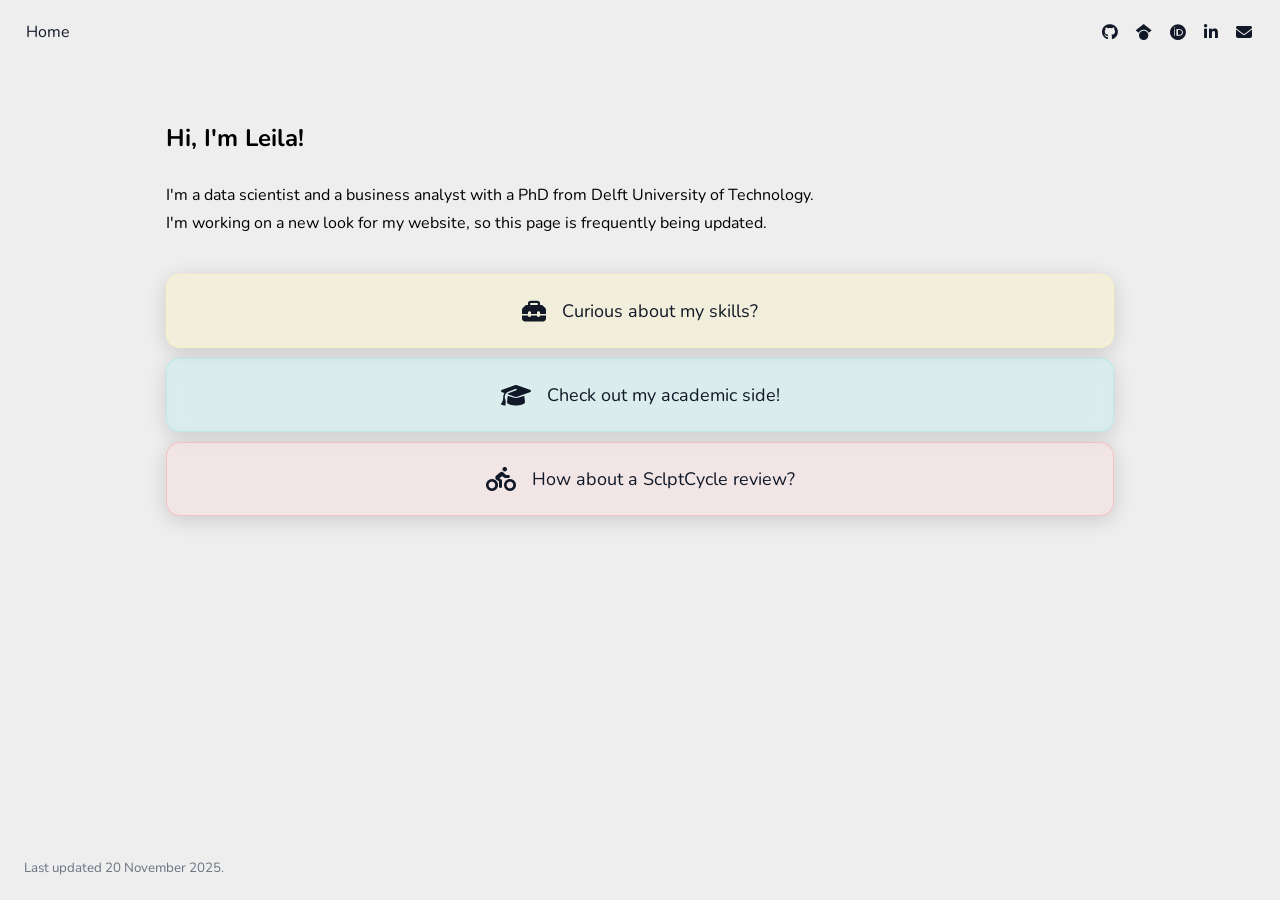
==== index.html @ 234f53c5 "added sclptcycle page with form" ====
<!DOCTYPE html>
<html lang="en">
<head>
    <meta charset="utf-8" />
    <meta name="viewport" content="width=device-width, initial-scale=1" />
    <title>Leila Gharavi — Home</title>

    <link rel="stylesheet" href="/css/base.css">
    <link rel="stylesheet" href="/css/layout.css">
    <link rel="stylesheet" href="/css/components.css">
    <link rel="stylesheet" href="/css/responsive.css">

    <script defer src="/js/include.js"></script>

    <link rel="stylesheet" href="https://cdnjs.cloudflare.com/ajax/libs/font-awesome/6.7.2/css/all.min.css"/>
    <link href="https://fonts.googleapis.com/css2?family=Nunito:wght@300;400;600;700&display=swap" rel="stylesheet">
</head>

<body>

<div id="navbar"></div>

<main class="container">

<section class="greetings">
    <div class="greeting-text">
        <h1>Hi, I'm Leila!</h1>
        <gap></gap>
        <p>
            I'm a data scientist and a business analyst 
            with a PhD from Delft University of Technology. 
        </p>
        <p>
			I'm working on a new look for my website, 
			so this page is frequently being updated.
        </p>

        <gap></gap>
        <div class="cta">
            <a class="glass-btn glass-yellow" href="skills.html"><i class="fa-solid fa-toolbox"></i><span>Curious about my skills?</span></a>
            <a class="glass-btn glass-teal" href="academia.html"><i class="fa-solid fa-graduation-cap"></i><span>Check out my academic side!</span></a>
            <a class="glass-btn glass-red" href="sclptcycle.html"><i class="fa-solid fa-person-biking"></i><span>How about a SclptCycle review?</span></a>
        </div>
        
    </div>

</section>

</main>

<div id="footer"></div>

</body>
</html>
<!--
            -->
---- css/base.css ----
:root{
    --color-bg:#eee;
    --color-text:#111827;
    --color-accent:#CA1551;
    --color-muted:#6b7280;
    --max-width:1000px;
}
*{
    margin:2px;
    padding:2px 0;
    box-sizing:border-box;
    gap: 10px;
    text-decoration: none;
}
body{
    font-family:'Nunito',sans-serif;
    background:var(--color-bg);
    padding-top:72px;
}
section{
    scroll-margin-top:60px;
}
---- css/layout.css ----
.container{
    max-width:var(--max-width);
    margin:auto;
    padding:24px 20px;
}
.styled-list{
    margin-top:10px;
    padding-left:20px;
}
.styled-list li{
    margin-bottom:10px;
}
---- css/components.css ----
/* NAVBAR */
.navbar{
    height:60px;
    display:flex;
    align-items:center;
    justify-content:space-between;
    padding:0 20px;
    background: var(--color-bg);
    color: var(--color-text);
    position:fixed;
    top:0;
    left:0;
    right:0;
    z-index:1000;
}
/* the following stops weird inconsistent link colors */
.navbar a, 
.navbar a i {
    color: var(--text-color) !important;
} 
.brand{
    text-decoration:none;
    color:var(--color-text);
}
.nav-right{
    display:flex;
    gap:10px;
    color:var(--color-text);
    text-decoration:none;
}
.nav-link{
    color:var(--color-text);
    text-decoration:none;
    padding:6px 10px;
    border-radius:6px;
    font-weight:600;
}
.nav-link:hover{
    background:var(--color-bg);
}
.btn{
    display:inline-flex;
    align-items:center;
    padding:8px 12px;
    border:2px solid var(--color-accent);
    color:var(--color-accent);
    text-decoration:none;
    border-radius:8px;
    font-weight:700;
}
.btn:hover{
    background:var(--color-accent);
    color:var(--color-bg);}
.site-footer{
    position:fixed;
    text-align:left;
    padding:20px;
    margin-top:40px;
    bottom:0;
    left:0;
    width:100%;
    background:var(--color-bg);
    color:var(--color-muted);
    z-index: 900;
}
.placeholder-headshot{
    width:200px;
    height:200px;
    background:#eee;
    border-radius:12px;
    display:flex;
    align-items:center;
    justify-content:center;
    color:#999;
    font-weight:700;
}
/* BLOCK BUTTON */
.big-block-btn {
    display:flex;
    align-items:center;
    justify-content:center;
    gap:15px;
    width:100%;
    padding:10px;
    margin:10px 0;
    border-radius:10px;
    background-color:var(--color-accent);
    color:white;
    text-decoration:none;
    font-size:18px;
    font-weight:700;
    box-shadow:0 4px 8px rgba(0,0,0,0.1);
    transition: transform 0.15s ease, box-shadow 0.15s ease;
}
.big-block-btn:hover {
    transform: translateY(-2px);
    box-shadow: 0 6px 14px rgba(0,0,0,0.15);
    background-color: #b01246; /* slightly darker accent */
}
.big-block-btn i {
    font-size: 24px;
}
/* GLASS BUTTON */
.glass-btn {
    display:flex;
    align-items:center;
    justify-content:center;
    gap:12px;
    width:100%;
    padding:20px;
    border-radius: 14px;
    margin:10px 0;
    /* glass effect */
    background:rgba(255, 255, 255, 0.15);
    backdrop-filter:blur(10px);
    -webkit-backdrop-filter:blur(10px);
    border:1.5px solid rgba(255, 255, 255, 0.3);
    /* text & icon */
    color:var(--color-text);
    text-decoration: none;
    font-size:18px;
    font-weight:400;
    /* effects */
    box-shadow: 0 4px 20px rgba(0,0,0,0.15);
    position:relative;
    overflow:hidden;
    transition:transform 0.2s ease, box-shadow 0.2s ease, background 0.3s ease;
}
.glass-btn:hover {
    transform: translateY(-3px);
    box-shadow: 0 6px 28px rgba(0,0,0,0.25);
    background: rgba(255, 255, 255, 0.25);
}
.glass-btn i {
    font-size: 24px;
}
/* shiny highlight streak */
.glass-btn::after {
    content:"";
    position:absolute;
    top:-50%;
    left:-20%;
    width:40%;
    height:200%;
    /* angled white gradient streak */
    background:linear-gradient(
        120deg,
        rgba(255,255,255,0) 0%,
        rgba(255,255,255,0.6) 50%,
        rgba(255,255,255,0) 100%
    );
    transform:translateX(-150%) rotate(25deg);
    transition: transform 0.6s ease;
}
.glass-btn:hover::after {
    transform:translateX(300%) rotate(25deg);
}
/* Yellow tint (Academia) */
.glass-yellow {
    background:rgba(255, 245, 157, 0.22); /* light pastel yellow */
    border-color:rgba(255, 245, 157, 0.45);
}
.glass-yellow:hover {
    background:rgba(255, 245, 157, 0.32);
}
/* Red tint (SclptCycle) */
.glass-red{
    background:rgba(255, 200, 200, 0.22); /* soft pinkish red */
    border-color:rgba(255, 150, 150, 0.45);
}
.glass-red:hover{
    background:rgba(255, 200, 200, 0.32);
}
/* Teal tint (Skills maybe) */
.glass-teal{
    background:rgba(150, 230, 230, 0.22); /* soft aqua */
    border-color:rgba(150, 230, 230, 0.45);
}
.glass-teal:hover{
    background:rgba(150, 230, 230, 0.32);
}
/* NAVIGATION BUTTONS */
/* Buttons that link to sections within the academic page */
.section-nav {
    display:flex;
    flex-wrap:wrap;
    gap:10px;
    margin:16px 0 24px;
}
.section-link {
    display:inline-flex;
    align-items:center;
    gap:8px;
    padding:10px 14px;
    border-radius:9px;
    background:rgba(255, 255, 255, 0.7);
    color:var(--color-text);
    text-decoration:none;
    font-size:14px;
    font-weight:600;
    box-shadow:0 2px 6px rgba(0,0,0,0.08);
    transition:background 0.2s ease, transform 0.15s ease, box-shadow 0.2s ease;
}
.section-link i {
    font-size: 16px;
}
.section-link:hover {
    background:rgba(255, 255, 255, 0.95);
    transform:translateY(-1px);
    box-shadow:0 4px 10px rgba(0,0,0,0.12);
}
/* SCLPTCYCLE FORM */
.feedback-form {
    display: flex;
    flex-direction: column;
    gap: 16px;
    margin-top: 20px;
}

.feedback-form label {
    display: flex;
    flex-direction: column;
    font-weight: 600;
    color: var(--text);
}

.feedback-form input,
.feedback-form select,
.feedback-form textarea {
    margin-top: 6px;
    padding: 10px;
    border-radius: 8px;
    border: 1.5px solid #ddd;
    font-size: 15px;
    font-family: inherit;
    background: rgba(255,255,255,0.8);
}

.feedback-form textarea {
    min-height: 100px;
}

.feedback-form button {
    margin-top: 10px;
    align-self: flex-start;
}
---- css/responsive.css ----
@media(max-width:520px){
    .nav-link{display:none;}
    .placeholder-headshot{width:150px;height:150px;}
}
@media(min-width:700px){
    .greetings{
        display:flex;
        align-items:center;
        justify-content:space-between;
        gap:30px;
    }
    .greeting-text{flex:1;}
    .greeting-image{flex:0 0 240px;}
}
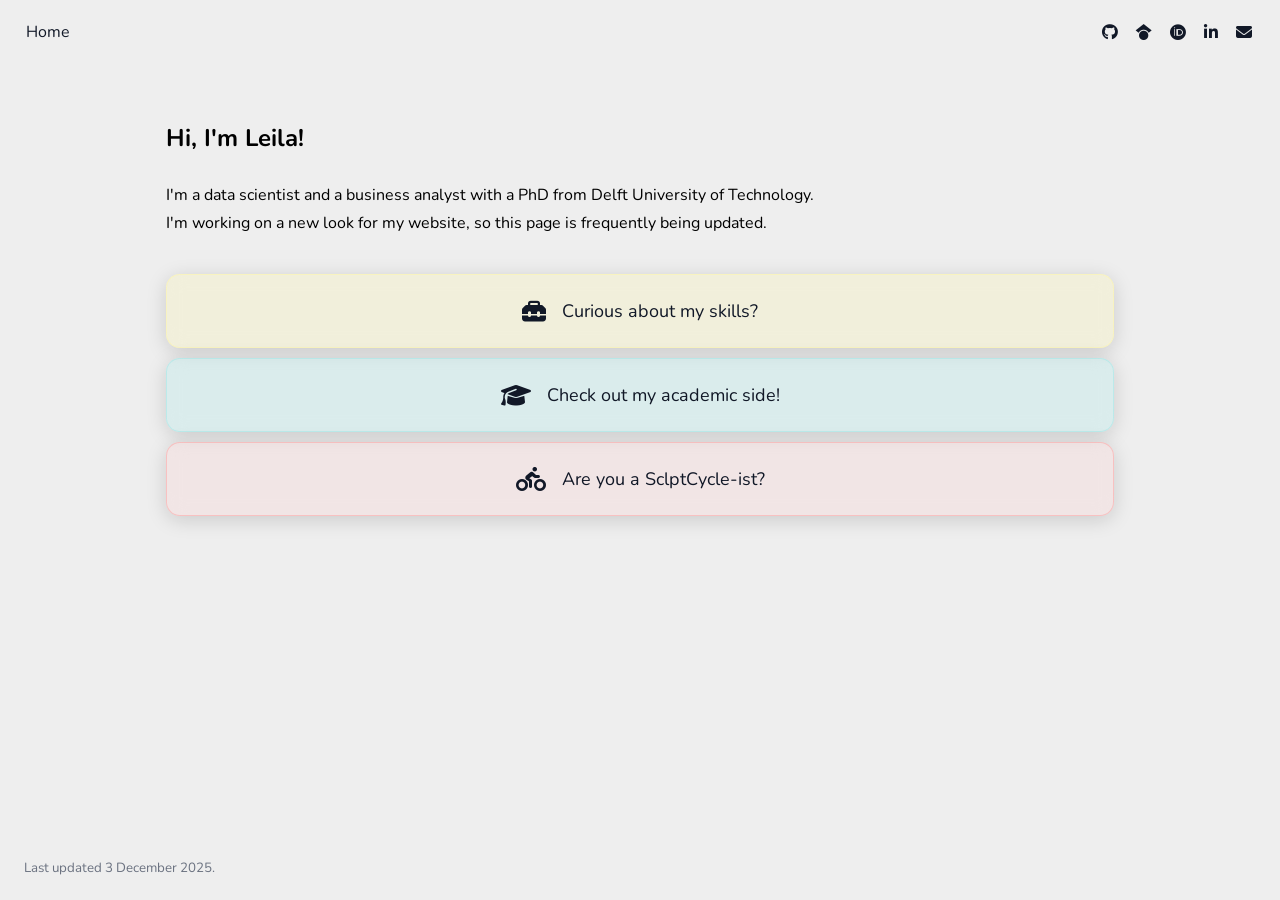
==== commit d5f44648: "improved sclptcycle info" ====
--- a/index.html
+++ b/index.html
@@ -39,7 +39,7 @@
         <div class="cta">
             <a class="glass-btn glass-yellow" href="skills.html"><i class="fa-solid fa-toolbox"></i><span>Curious about my skills?</span></a>
             <a class="glass-btn glass-teal" href="academia.html"><i class="fa-solid fa-graduation-cap"></i><span>Check out my academic side!</span></a>
-            <a class="glass-btn glass-red" href="sclptcycle.html"><i class="fa-solid fa-person-biking"></i><span>How about a SclptCycle review?</span></a>
+            <a class="glass-btn glass-red" href="sclptcycle.html"><i class="fa-solid fa-person-biking"></i><span>Are you a SclptCycle-ist?</span></a>
         </div>
         
     </div>
--- a/css/base.css
+++ b/css/base.css
@@ -9,8 +9,13 @@
     margin:2px;
     padding:2px 0;
     box-sizing:border-box;
+    text-decoration: none;
+}
+/* Only containers that need gap should have it */
+.greetings,
+.section-nav,
+.feedback-form {
     gap: 10px;
-    text-decoration: none;
 }
 body{
     font-family:'Nunito',sans-serif;
@@ -19,4 +24,4 @@
 }
 section{
     scroll-margin-top:60px;
-}+}
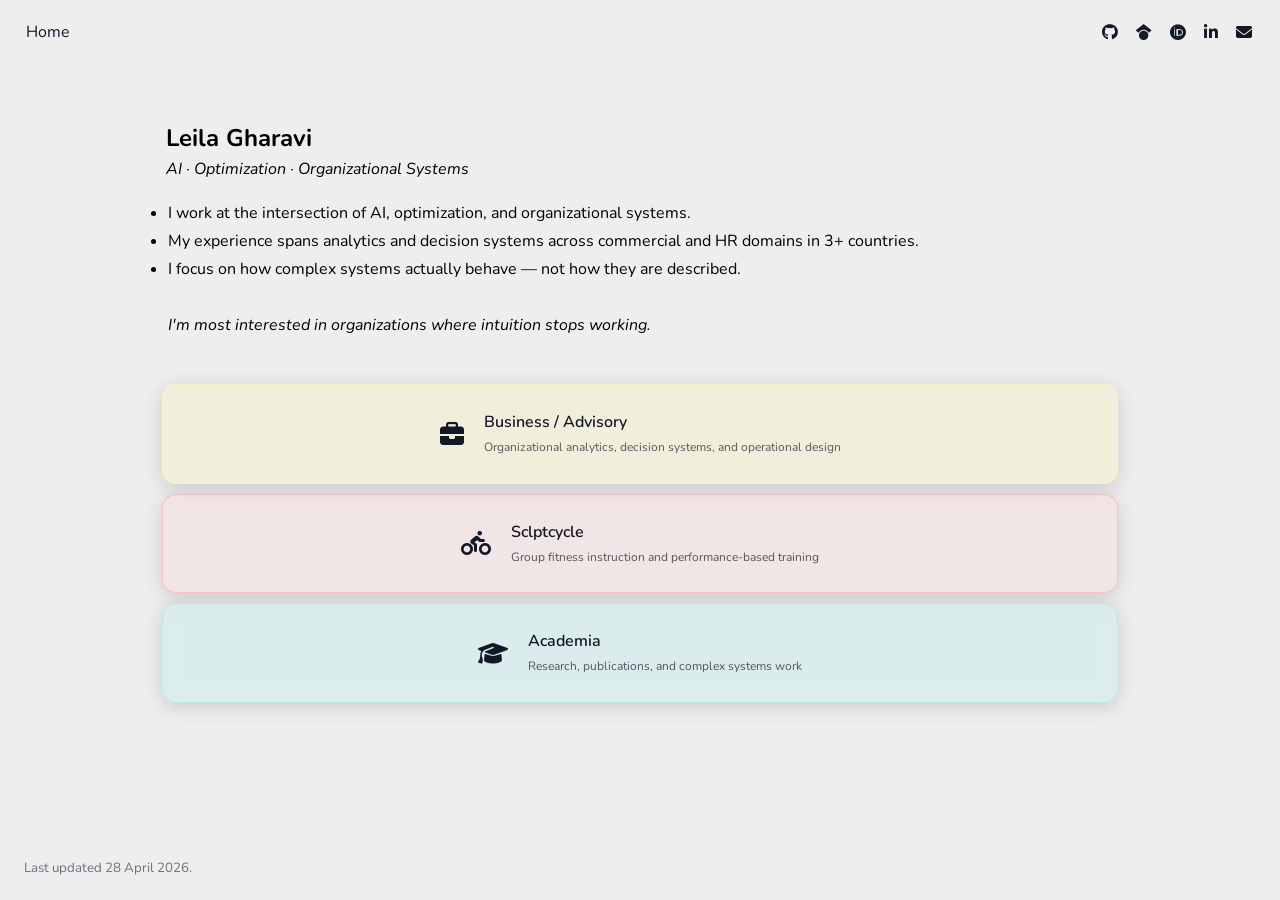
==== commit 1611d222: "updated AI system" ====
--- a/index.html
+++ b/index.html
@@ -24,27 +24,68 @@
 
 <section class="greetings">
     <div class="greeting-text">
-        <h1>Hi, I'm Leila!</h1>
+        <h1>Leila Gharavi</h1>
+        <em>AI · Optimization · Organizational Systems</em>
+    </div>
+</section>
+
+
+<section class="greetings">
+    <div class="greeting-text">
+        <ul>
+            <li>I work at the intersection of AI, optimization, and organizational systems.</li>
+            <li>My experience spans analytics and decision systems across commercial and HR domains in 3+ countries. </li>  
+            <li>I focus on how complex systems actually behave — not how they are described.</li>  
+        </ul>
         <gap></gap>
-        <p>
-            I'm a data scientist and a business analyst 
-            with a PhD from Delft University of Technology. 
-        </p>
-        <p>
-			I'm working on a new look for my website, 
-			so this page is frequently being updated.
-        </p>
+    <p><em>I'm most interested in organizations where intuition stops working.</em></p>
+    </div>
+    
+</section>
 
+
+    <gap></gap>
+        
         <gap></gap>
         <div class="cta">
-            <a class="glass-btn glass-yellow" href="skills.html"><i class="fa-solid fa-toolbox"></i><span>Curious about my skills?</span></a>
-            <a class="glass-btn glass-teal" href="academia.html"><i class="fa-solid fa-graduation-cap"></i><span>Check out my academic side!</span></a>
-            <a class="glass-btn glass-red" href="sclptcycle.html"><i class="fa-solid fa-person-biking"></i><span>Are you a SclptCycle-ist?</span></a>
+
+            <a class="glass-btn glass-yellow card-btn" href="skills.html">
+                <div class="btn-icon">
+                    <i class="fa-solid fa-briefcase"></i>
+                </div>
+
+                <div class="btn-text">
+                    <div class="btn-title">Business / Advisory</div>
+                    <div class="btn-subtitle">Organizational analytics, decision systems, and operational design</div>
+                </div>
+            </a>
+            
+            <a class="glass-btn glass-red card-btn" href="sclptcycle.html">
+                <div class="btn-icon">
+                    <i class="fa-solid fa-person-biking"></i>
+                </div>
+
+                <div class="btn-text">
+                    <div class="btn-title">Sclptcycle</div>
+                    <div class="btn-subtitle">Group fitness instruction and performance-based training</div>
+                </div>
+            </a>
+
+            <a class="glass-btn glass-teal card-btn" href="academia.html">
+                <div class="btn-icon">
+                    <i class="fa-solid fa-graduation-cap"></i>
+                </div>
+
+                <div class="btn-text">
+                    <div class="btn-title">Academia</div>
+                    <div class="btn-subtitle">Research, publications, and complex systems work</div>
+                </div>
+            </a>
         </div>
         
-    </div>
+    
 
-</section>
+
 
 </main>
 
--- a/css/components.css
+++ b/css/components.css
@@ -245,3 +245,30 @@
     align-self: flex-start;
 }
 
+.card-btn {
+  display: flex;
+  align-items: center;
+  gap: 12px;
+  text-decoration: none;
+}
+
+.btn-icon {
+  font-size: 20px;
+}
+
+.btn-text {
+  display: flex;
+  flex-direction: column;
+  line-height: 1.2;
+}
+
+.btn-title {
+  font-size: 16px;
+  font-weight: 600;
+}
+
+.btn-subtitle {
+  font-size: 12px;
+  opacity: 0.7;
+  margin-top: 2px;
+}
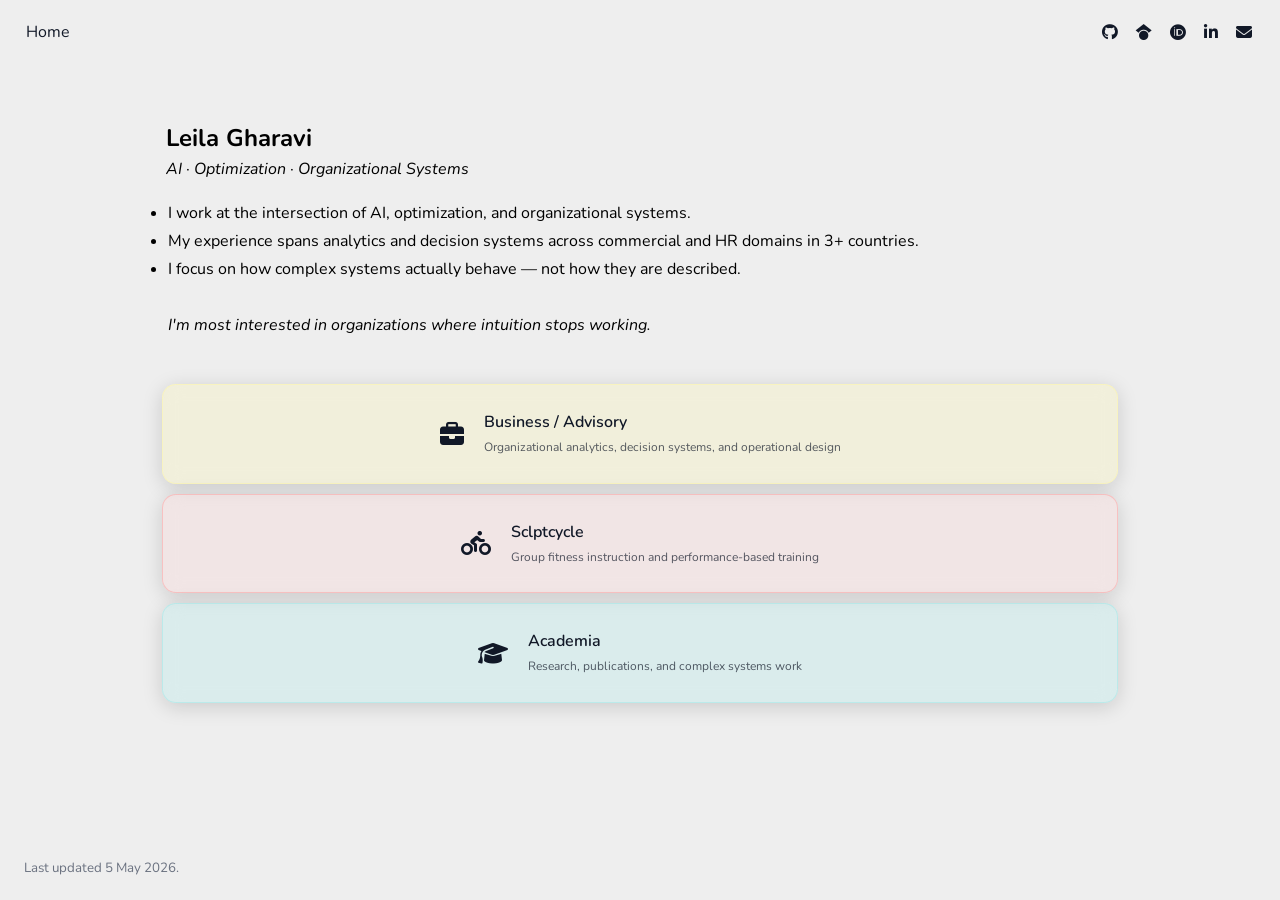
==== commit 50c903be: "removed skills page to fix cache issue" ====
--- a/index.html
+++ b/index.html
@@ -7,6 +7,7 @@
 
     <link rel="stylesheet" href="/css/base.css">
     <link rel="stylesheet" href="/css/layout.css">
+
     <link rel="stylesheet" href="/css/components.css">
     <link rel="stylesheet" href="/css/responsive.css">
 
@@ -49,7 +50,7 @@
         <gap></gap>
         <div class="cta">
 
-            <a class="glass-btn glass-yellow card-btn" href="skills.html">
+            <a class="glass-btn glass-yellow card-btn" href="business.html">
                 <div class="btn-icon">
                     <i class="fa-solid fa-briefcase"></i>
                 </div>
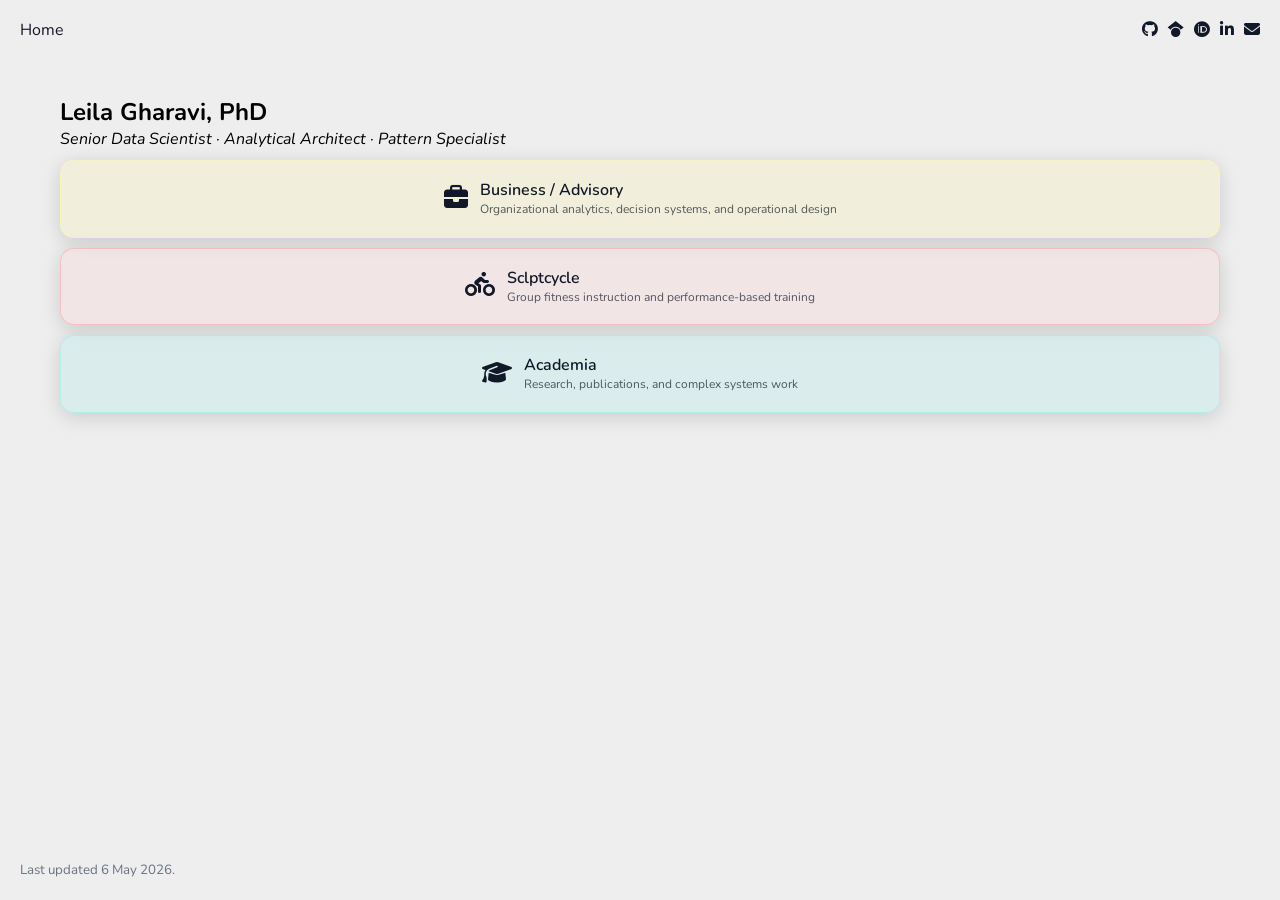
==== commit 742942b6: "update business page" ====
--- a/index.html
+++ b/index.html
@@ -25,24 +25,11 @@
 
 <section class="greetings">
     <div class="greeting-text">
-        <h1>Leila Gharavi</h1>
-        <em>AI · Optimization · Organizational Systems</em>
+        <h1>Leila Gharavi, PhD</h1>
+        <em>Senior Data Scientist · Analytical Architect · Pattern Specialist</em>
     </div>
 </section>
 
-
-<section class="greetings">
-    <div class="greeting-text">
-        <ul>
-            <li>I work at the intersection of AI, optimization, and organizational systems.</li>
-            <li>My experience spans analytics and decision systems across commercial and HR domains in 3+ countries. </li>  
-            <li>I focus on how complex systems actually behave — not how they are described.</li>  
-        </ul>
-        <gap></gap>
-    <p><em>I'm most interested in organizations where intuition stops working.</em></p>
-    </div>
-    
-</section>
 
 
     <gap></gap>
@@ -84,9 +71,6 @@
             </a>
         </div>
         
-    
-
-
 
 </main>
 
--- a/css/base.css
+++ b/css/base.css
@@ -3,11 +3,11 @@
     --color-text:#111827;
     --color-accent:#CA1551;
     --color-muted:#6b7280;
-    --max-width:1000px;
+    --max-width:1200px;
 }
 *{
-    margin:2px;
-    padding:2px 0;
+    margin:0;
+    padding:0;
     box-sizing:border-box;
     text-decoration: none;
 }
--- a/css/components.css
+++ b/css/components.css
@@ -272,3 +272,146 @@
   opacity: 0.7;
   margin-top: 2px;
 }
+
+/* IMPACT GRID SYSTEM */
+.impact-grid {
+    display: grid;
+    grid-template-columns: repeat(auto-fit, minmax(300px, 1fr));
+    gap: 20px;
+    margin: 20px 0;
+}
+
+.impact-card {
+    background: rgba(255, 255, 255, 0.6); /* Semi-transparent for that clean look */
+    border: 1px solid rgba(0, 0, 0, 0.05);
+    border-radius: 16px;
+    padding: 24px;
+    display: flex;
+    align-items: flex-start; /* Aligns icon to top of text */
+    gap: 20px;
+    transition: all 0.3s ease;
+}
+
+.impact-card:hover {
+    background: #fff;
+    transform: translateY(-5px);
+    box-shadow: 0 12px 30px rgba(0, 0, 0, 0.08);
+    border-color: var(--color-accent);
+}
+
+/* Icon Styling */
+.impact-icon {
+    flex-shrink: 0;
+    width: 28px;
+    height: 28px;
+    /*background: var(--color-accent);*/
+    color: var(--color-accent);
+    /*border-radius: 0px;*/
+    display: flex;
+    align-items: center;
+    justify-content: center;
+    font-size: 24px;
+    /*box-shadow: 0 4px 12px rgba(202, 21, 81, 0.2);*/
+}
+
+/* Text Content Styling */
+.impact-content {
+    display: flex;
+    flex-direction: column;
+    gap: 6px;
+}
+
+.impact-title {
+    font-size: 1.2rem;
+    font-weight: 800;
+    color: var(--color-text);
+    margin: 0;
+}
+
+.impact-desc {
+    font-size: 0.95rem;
+    line-height: 1.5;
+    color: var(--color-muted);
+    margin: 0;
+}
+
+/* Responsive adjustment for small screens */
+@media (max-width: 480px) {
+    .impact-card {
+        flex-direction: column; /* Stack icon on top of text for narrow phones */
+        align-items: center;
+        text-align: center;
+    }
+    .impact-icon {
+        margin-bottom: 20px;
+    }
+}
+
+.hero-section.no-photo {
+    display: flex;
+    align-items: center;
+    justify-content: space-between;
+    gap: 100px;
+    padding: 20px 0;
+}
+
+.hero-authority-card {
+    flex: 0 0 380px;
+    min-height: 200px;
+    background: #fff;
+    border-left: 5px solid var(--color-accent);
+    padding: 60px 40px;
+    box-shadow: 0 10px 30px rgba(0,0,0,0.05);
+    border-radius: 4px 16px 16px 4px;
+}
+
+.authority-badge {
+    display: flex;
+    align-items: center;
+    gap: 4px;
+    font-size: 1.4rem;
+    font-weight: 800;
+    color: var(--color-accent);
+    margin-bottom: 45px;
+    /*text-transform: uppercase;*/
+    letter-spacing: 1px;
+}
+
+.stat-line {
+    margin-bottom: 24px;
+    display: flex;
+    flex-direction: column;
+    font-size: smaller;
+}
+
+.stat-line strong {
+    font-size: 0.8rem;
+    text-transform: uppercase;
+    color: var(--color-muted);
+    letter-spacing: 1px;
+    margin-bottom: 5px;
+}
+
+.stat-line span {
+    font-size: 0.9rem;
+    font-weight: 600;
+    color: var(--color-text);
+    line-height: 1.1;
+    margin-top: 5px;
+}
+
+/* Responsive: Center everything for mobile */
+@media (max-width: 850px) {
+    .hero-section.no-photo {
+        flex-direction: column;
+        text-align: center;
+        padding: 40px 20px;
+    }
+    .hero-authority-card {
+        flex: 1;
+        width: 100%;
+        border-left: none;
+        border-top: 5px solid var(--color-accent);
+        border-radius: 16px;
+    }
+}
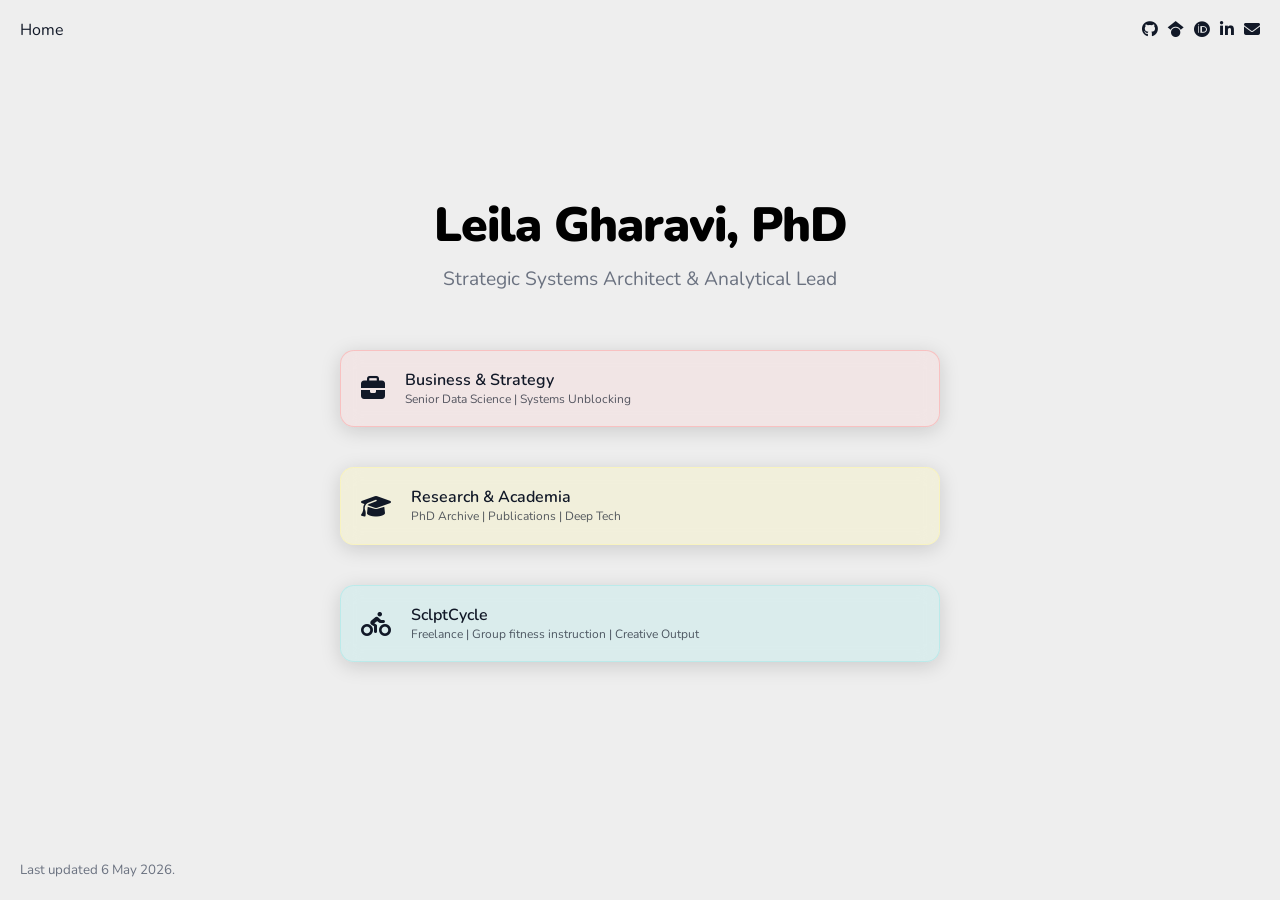
==== commit b70f3254: "updated homepage" ====
--- a/index.html
+++ b/index.html
@@ -21,62 +21,46 @@
 
 <div id="navbar"></div>
 
-<main class="container">
+<main class="container centered-layout">
+    <h1 class="main-title">Leila Gharavi, PhD</h1>
+    <p class="main-tagline">Strategic Systems Architect & Analytical Lead</p>
 
-<section class="greetings">
-    <div class="greeting-text">
-        <h1>Leila Gharavi, PhD</h1>
-        <em>Senior Data Scientist · Analytical Architect · Pattern Specialist</em>
+    <div class="portal-grid">
+        <!-- Business Portal -->
+        <a href="business.html" class="glass-btn glass-red">
+            <div class="btn-content">
+                <i class="fas fa-briefcase"></i>
+                <div class="btn-text">
+                    <span class="btn-title">Business & Strategy</span>
+                    <span class="btn-subtitle">Senior Data Science | Systems Unblocking</span>
+                </div>
+            </div>
+        </a>
+
+        <!-- Academic Portal -->
+        <a href="academia.html" class="glass-btn glass-yellow">
+            <div class="btn-content">
+                <i class="fas fa-graduation-cap"></i>
+                <div class="btn-text">
+                    <span class="btn-title">Research & Academia</span>
+                    <span class="btn-subtitle">PhD Archive | Publications | Deep Tech</span>
+                </div>
+            </div>
+        </a>
+
+        <!-- Personal/Misc Portal -->
+        <a href="sclptcycle.html" class="glass-btn glass-teal">
+            <div class="btn-content">
+                <i class="fa-solid fa-person-biking"></i>
+                <div class="btn-text">
+                    <span class="btn-title">SclptCycle</span>
+                    <span class="btn-subtitle">Freelance | Group fitness instruction | Creative Output</span>
+                </div>
+            </div>
+        </a>
     </div>
-</section>
-
-
-
-    <gap></gap>
-        
-        <gap></gap>
-        <div class="cta">
-
-            <a class="glass-btn glass-yellow card-btn" href="business.html">
-                <div class="btn-icon">
-                    <i class="fa-solid fa-briefcase"></i>
-                </div>
-
-                <div class="btn-text">
-                    <div class="btn-title">Business / Advisory</div>
-                    <div class="btn-subtitle">Organizational analytics, decision systems, and operational design</div>
-                </div>
-            </a>
-            
-            <a class="glass-btn glass-red card-btn" href="sclptcycle.html">
-                <div class="btn-icon">
-                    <i class="fa-solid fa-person-biking"></i>
-                </div>
-
-                <div class="btn-text">
-                    <div class="btn-title">Sclptcycle</div>
-                    <div class="btn-subtitle">Group fitness instruction and performance-based training</div>
-                </div>
-            </a>
-
-            <a class="glass-btn glass-teal card-btn" href="academia.html">
-                <div class="btn-icon">
-                    <i class="fa-solid fa-graduation-cap"></i>
-                </div>
-
-                <div class="btn-text">
-                    <div class="btn-title">Academia</div>
-                    <div class="btn-subtitle">Research, publications, and complex systems work</div>
-                </div>
-            </a>
-        </div>
-        
-
-</main>
 
 <div id="footer"></div>
 
 </body>
-</html>
-<!--
-            -->+</html>
--- a/css/layout.css
+++ b/css/layout.css
@@ -10,3 +10,47 @@
 .styled-list li{
     margin-bottom:10px;
 }
+
+.centered-layout {
+    display: flex;
+    flex-direction: column;
+    align-items: center;
+    justify-content: center;
+    min-height: 80vh;
+    text-align: center;
+}
+
+.main-title {
+    font-size: 3rem;
+    font-weight: 900;
+    margin-bottom: 8px;
+    letter-spacing: -1px;
+}
+
+.main-tagline {
+    font-size: 1.2rem;
+    color: var(--color-muted);
+    margin-bottom: 48px;
+}
+
+.portal-grid {
+    display: flex;
+    flex-direction: column;
+    gap: 20px;
+    width: 100%;
+    max-width: 600px; /* Keeps the buttons from stretching too wide */
+}
+
+/* Make the buttons feel like "Pillars" */
+.glass-bold {
+    background: rgba(202, 21, 81, 0.1);
+    border-color: rgba(202, 21, 81, 0.3);
+}
+
+.btn-content {
+    display: flex;
+    align-items: center;
+    gap: 20px;
+    width: 100%;
+    text-align: left;
+}
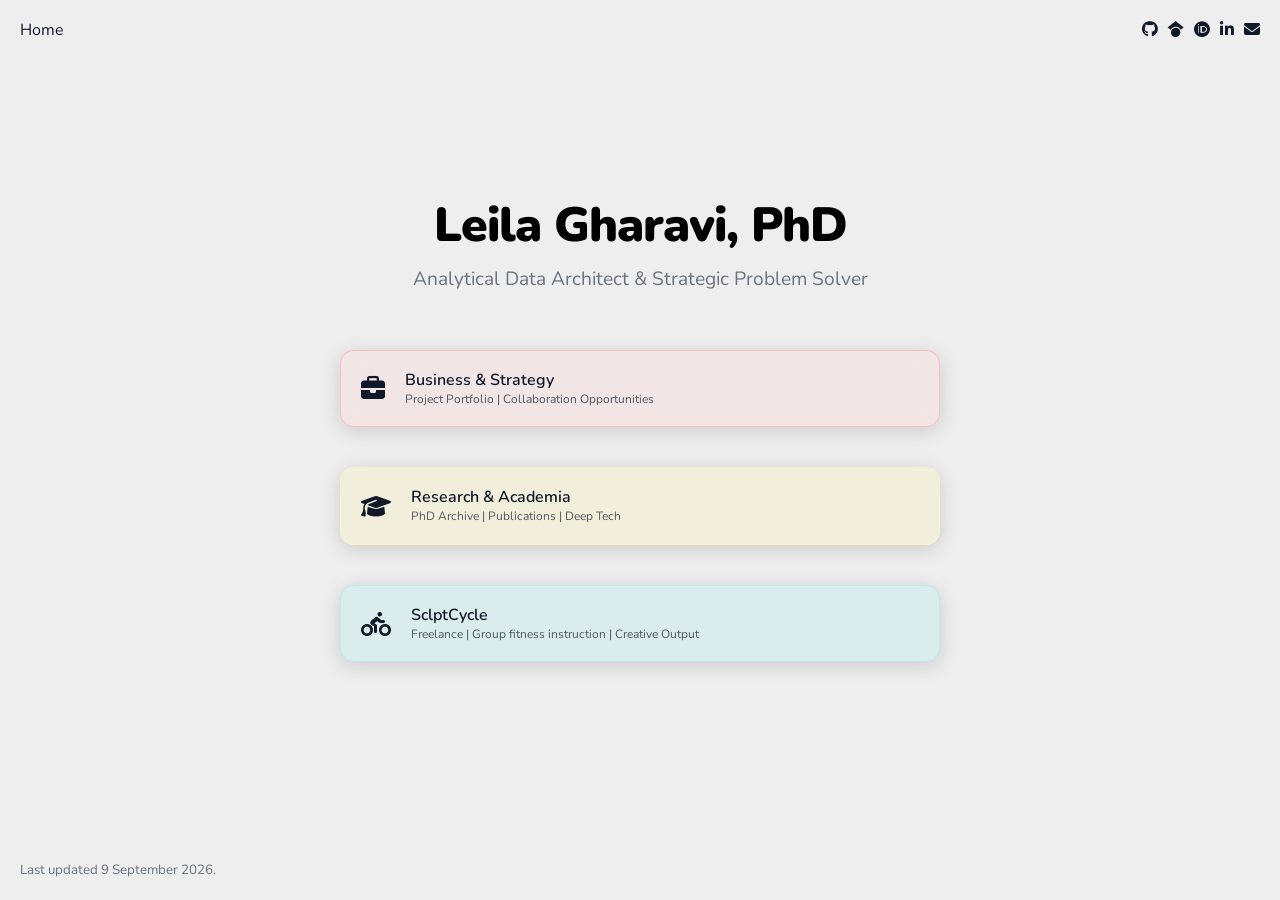
==== commit 5362c02e: "update main page" ====
--- a/index.html
+++ b/index.html
@@ -23,7 +23,7 @@
 
 <main class="container centered-layout">
     <h1 class="main-title">Leila Gharavi, PhD</h1>
-    <p class="main-tagline">Strategic Systems Architect & Analytical Lead</p>
+    <p class="main-tagline">Analytical Data Architect & Strategic Problem Solver</p>
 
     <div class="portal-grid">
         <!-- Business Portal -->
@@ -32,7 +32,7 @@
                 <i class="fas fa-briefcase"></i>
                 <div class="btn-text">
                     <span class="btn-title">Business & Strategy</span>
-                    <span class="btn-subtitle">Senior Data Science | Systems Unblocking</span>
+                    <span class="btn-subtitle">Project Portfolio | Collaboration Opportunities</span>
                 </div>
             </div>
         </a>
--- a/css/components.css
+++ b/css/components.css
@@ -414,4 +414,35 @@
         border-top: 5px solid var(--color-accent);
         border-radius: 16px;
     }
+}
+
+/* PROJECT CARD EXPANSION */
+.project-card {
+    cursor: pointer;
+    transition: all 0.3s ease;
+}
+
+.project-card.expanded {
+    background: #fff;
+    box-shadow: 0 8px 30px rgba(0,0,0,0.12);
+}
+
+/* Hint text that you're clickable */
+.project-card .click-hint {
+    font-size: 0.7rem;
+    color: var(--color-muted);
+    opacity: 0.5;
+    margin-top: 8px;
+    font-weight: 600;
+    letter-spacing: 0.5px;
+}
+
+/* Smooth animation for STAR content */
+.star-content {
+    animation: fadeIn 0.25s ease;
+}
+
+@keyframes fadeIn {
+    from { opacity: 0; transform: translateY(-6px); }
+    to { opacity: 1; transform: translateY(0); }
 }
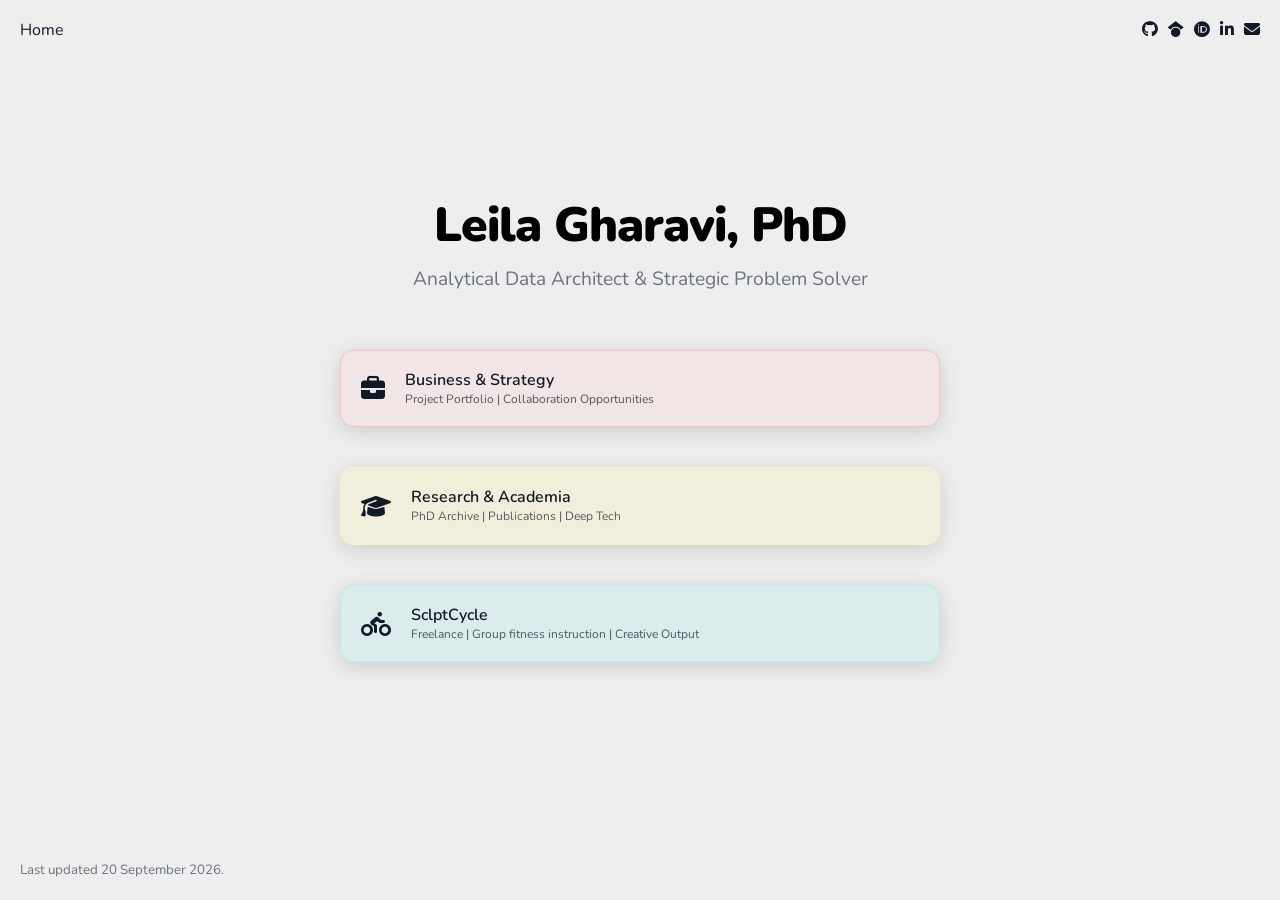
==== commit 1a436d90: "added CSS versioning" ====
--- a/index.html
+++ b/index.html
@@ -5,11 +5,10 @@
     <meta name="viewport" content="width=device-width, initial-scale=1" />
     <title>Leila Gharavi — Home</title>
 
-    <link rel="stylesheet" href="/css/base.css">
-    <link rel="stylesheet" href="/css/layout.css">
-
-    <link rel="stylesheet" href="/css/components.css">
-    <link rel="stylesheet" href="/css/responsive.css">
+    <link rel="stylesheet" href="/css/base.css?v=1">
+    <link rel="stylesheet" href="/css/layout.css?v=1">
+    <link rel="stylesheet" href="/css/components.css?v=1">
+    <link rel="stylesheet" href="/css/responsive.css?v=1">
 
     <script defer src="/js/include.js"></script>
 
--- a/css/components.css
+++ b/css/components.css
@@ -445,4 +445,60 @@
 @keyframes fadeIn {
     from { opacity: 0; transform: translateY(-6px); }
     to { opacity: 1; transform: translateY(0); }
+}
+
+/* FILTER BAR */
+.filter-bar {
+    display: flex;
+    flex-wrap: wrap;
+    gap: 8px;
+    justify-content: center;
+    margin-bottom: 32px;
+}
+
+.filter-btn {
+    padding: 8px 16px;
+    border: 1.5px solid var(--color-accent);
+    background: transparent;
+    color: var(--color-accent);
+    border-radius: 20px;
+    font-family: 'Nunito', sans-serif;
+    font-size: 0.85rem;
+    font-weight: 700;
+    cursor: pointer;
+    transition: all 0.2s ease;
+}
+
+.filter-btn:hover {
+    background: rgba(202, 21, 81, 0.08);
+}
+
+.filter-btn.active {
+    background: var(--color-accent);
+    color: #fff;
+}
+
+/* TAG BLOCKS */
+.project-tags {
+    display: flex;
+    flex-wrap: wrap;
+    gap: 6px;
+    margin-top: 8px;
+}
+
+.tag {
+    display: inline-block;
+    padding: 4px 12px;
+    border-radius: 6px;
+    background: rgba(202, 21, 81, 0.08);
+    color: var(--color-accent);
+    font-size: 0.7rem;
+    font-weight: 700;
+    letter-spacing: 0.3px;
+    text-transform: uppercase;
+}
+
+/* HIDE CARDS WHEN FILTERED OUT */
+.project-card.hidden {
+    display: none;
 }
